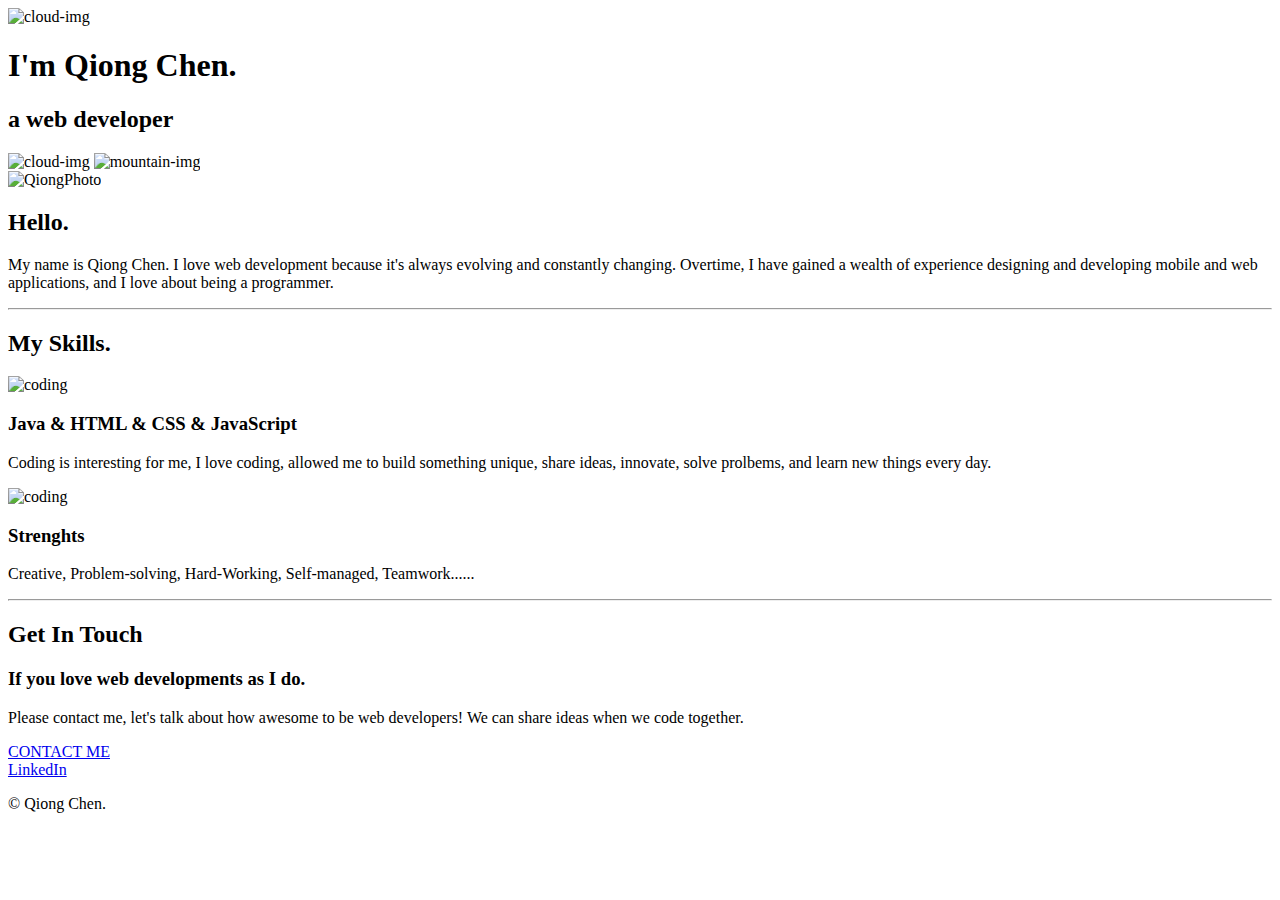
==== idex.html @ 4d929474 "add new a project" ====
<!DOCTYPE html>
<html>
    <head lang = "en">
        <meta charset = "UTF-8">
        <title>Qiong Chen</title>
        <link rel = "stylesheet" href = "css/styles.css">
        <link rel = "icon" href = "favicon.ico">
        <link rel="preconnect" href="https://fonts.googleapis.com">
        <link rel="preconnect" href="https://fonts.gstatic.com" crossorigin>
        <link href="https://fonts.googleapis.com/css2?family=Merriweather&family=Montserrat&family=Sacramento&display=swap" rel="stylesheet">
    </head>
    <body>
        <div class="topContainer">
            <img class = "top-cloud" src="images/cloud.png" alt = "cloud-img">
            <h1>I'm Qiong Chen.</h1>
            <h2>a web developer</h2>
            <img class = "bottom-cloud" src="images/cloud.png" alt = "cloud-img">
            <img src="images/mountain.png" alt = "mountain-img"
                width="600px";
                height=auto;>   
        </div>
        
        <div class="middle-container">
            <div class="profile">
              <img class = "qiongPhoto" src="images/QiongChen.png" alt="QiongPhoto">
              <h2>Hello.</h2>
              <p class="intro">My name is Qiong Chen. I love web development because it's always evolving and constantly changing. Overtime, I have gained a wealth of experience designing and developing mobile and web applications, and I love about being a programmer. </p>
            </div>
            <hr>
            <div class="skills">
              <h2>My Skills.</h2>
              <div class="skill-row">
                <img class="coding-img" src="images/giphy.gif" alt="coding">
                <h3>Java & HTML & CSS & JavaScript</h3>
                <p class="code-skill-description">Coding is interesting for me, I love coding, allowed me to build something unique, share ideas, innovate, solve prolbems, and learn new things every day. </p>
              </div>
              <div class="skill-row">
                <img class="strenghts-img" src="images/Strengths.png" alt="coding">
                <h3>Strenghts</h3>
                <p class="strenghts-description">Creative, Problem-solving, Hard-Working, Self-managed, Teamwork......</p>
              </div>
            </div>
            <hr>
            
            <div class="contact-me">
              <h2>Get In Touch</h2>
              <h3>If you love web developments as I do.</h3>
              <p>Please contact me, let's talk about how awesome to be web developers! We can share ideas when we code together.</p>
              <a class="btn" href="QiongContact.html">CONTACT ME</a>
            </div>
          </div>
          
          
          <div class="bottom-container">
            <a class="footer-link" href="https://www.linkedin.com/in/qiongchen/">LinkedIn</a>
            <p>© Qiong Chen.</p>
          </div>
    </body>
</html>
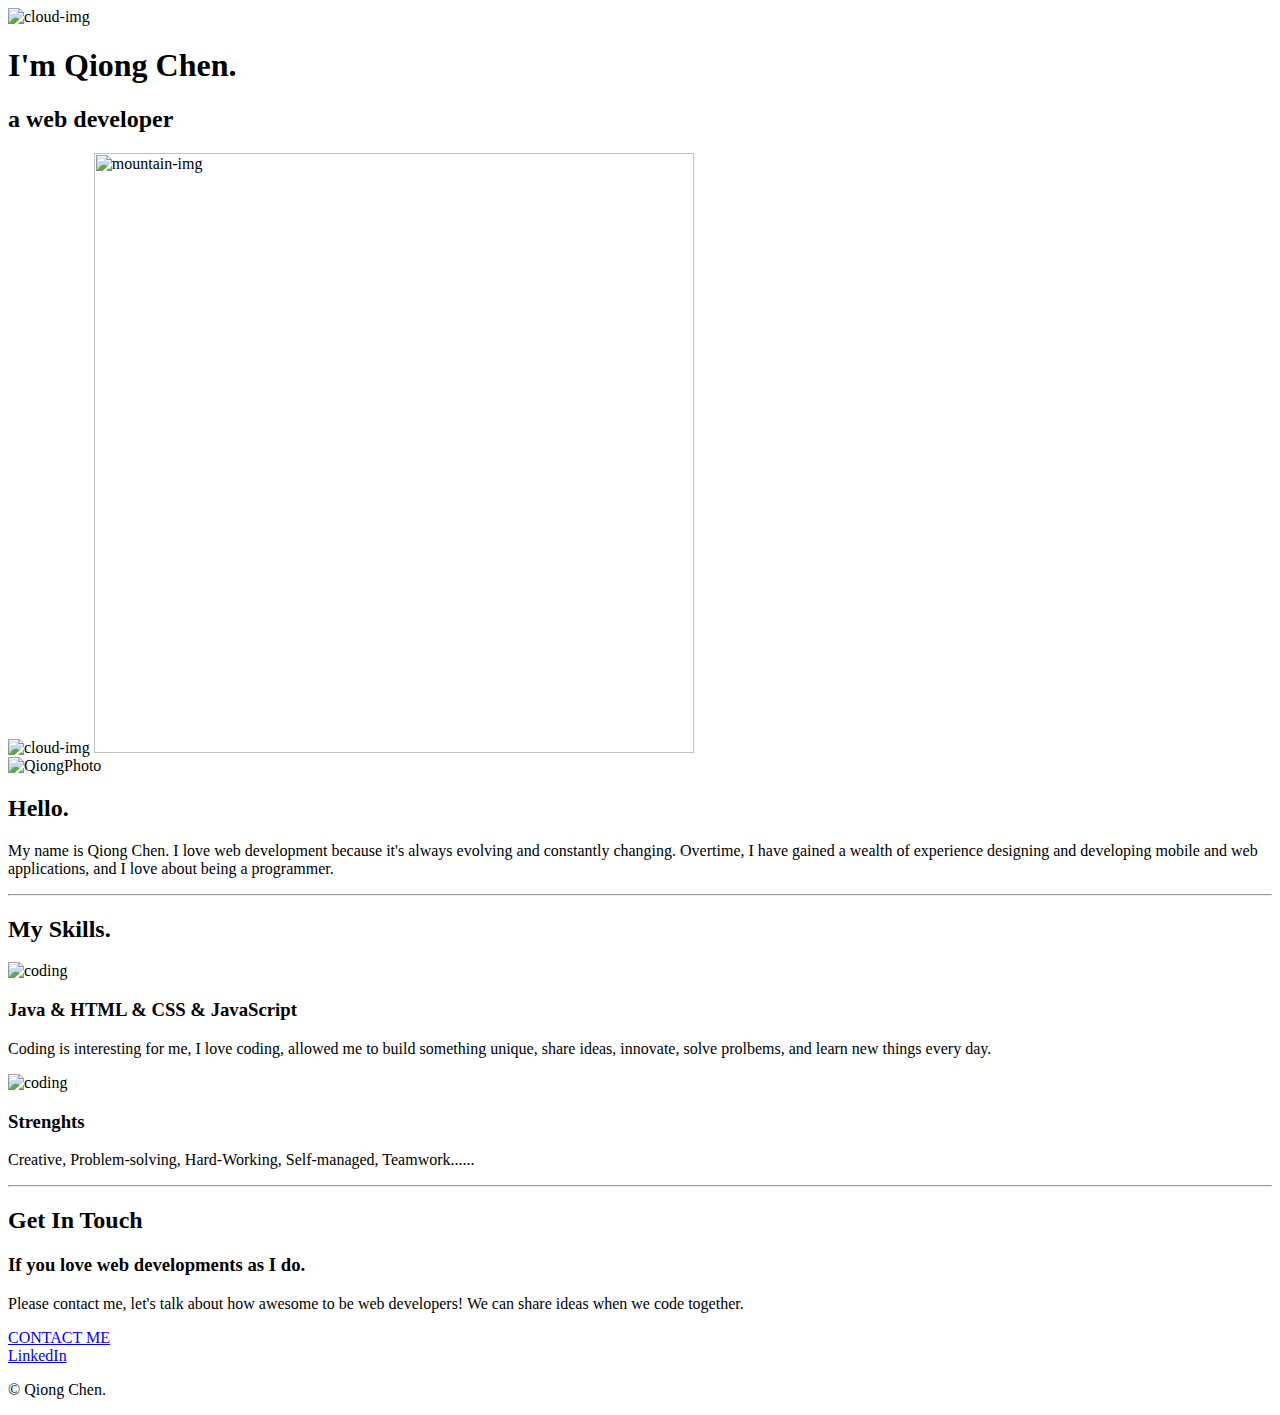
==== commit 05eb9738: "Update idex.html" ====
--- a/idex.html
+++ b/idex.html
@@ -1,4 +1,3 @@
-<!DOCTYPE html>
 <html>
     <head lang = "en">
         <meta charset = "UTF-8">
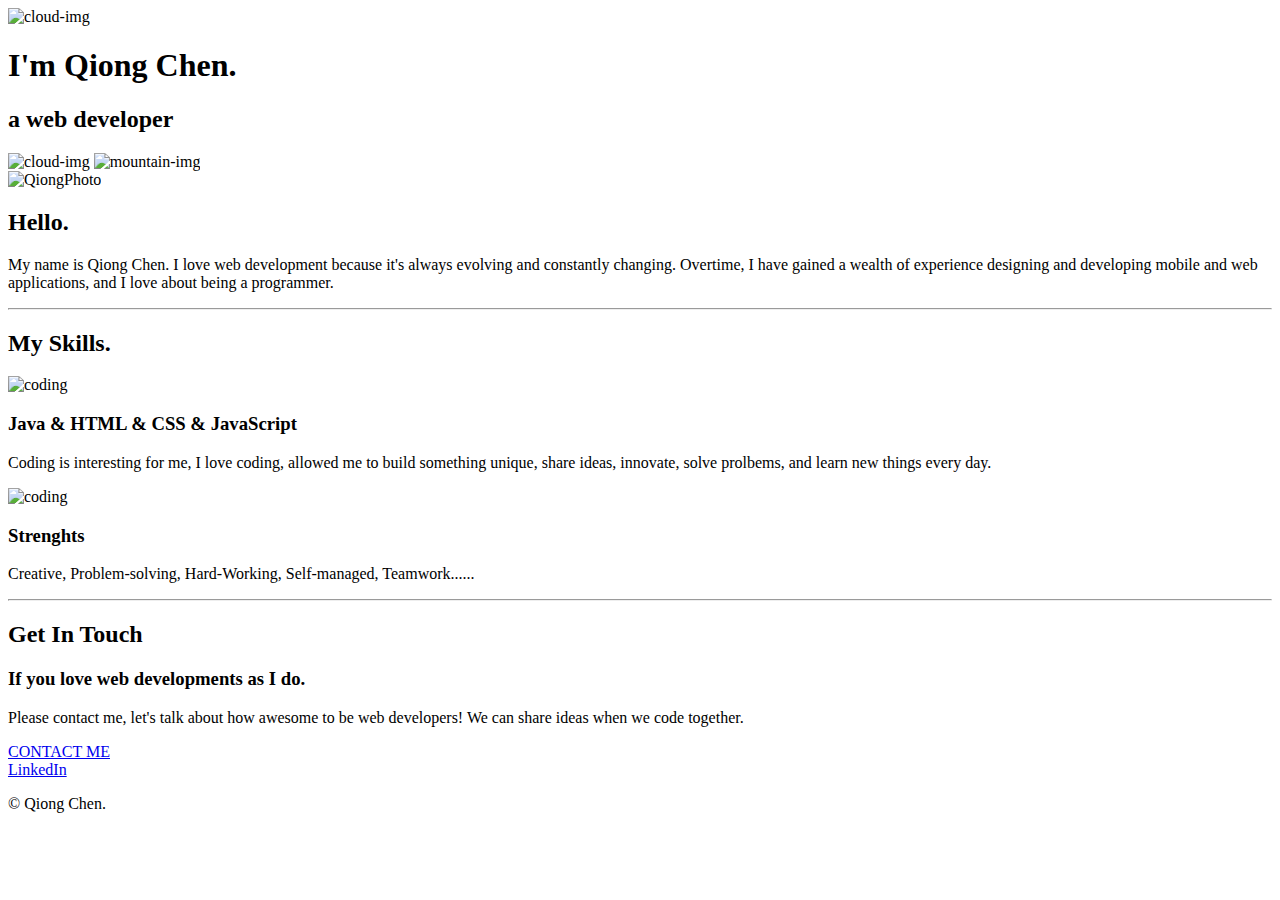
==== commit 68c64131: "Update idex.html" ====
--- a/idex.html
+++ b/idex.html
@@ -1,3 +1,4 @@
+<!DOCTYPE html>
 <html>
     <head lang = "en">
         <meta charset = "UTF-8">
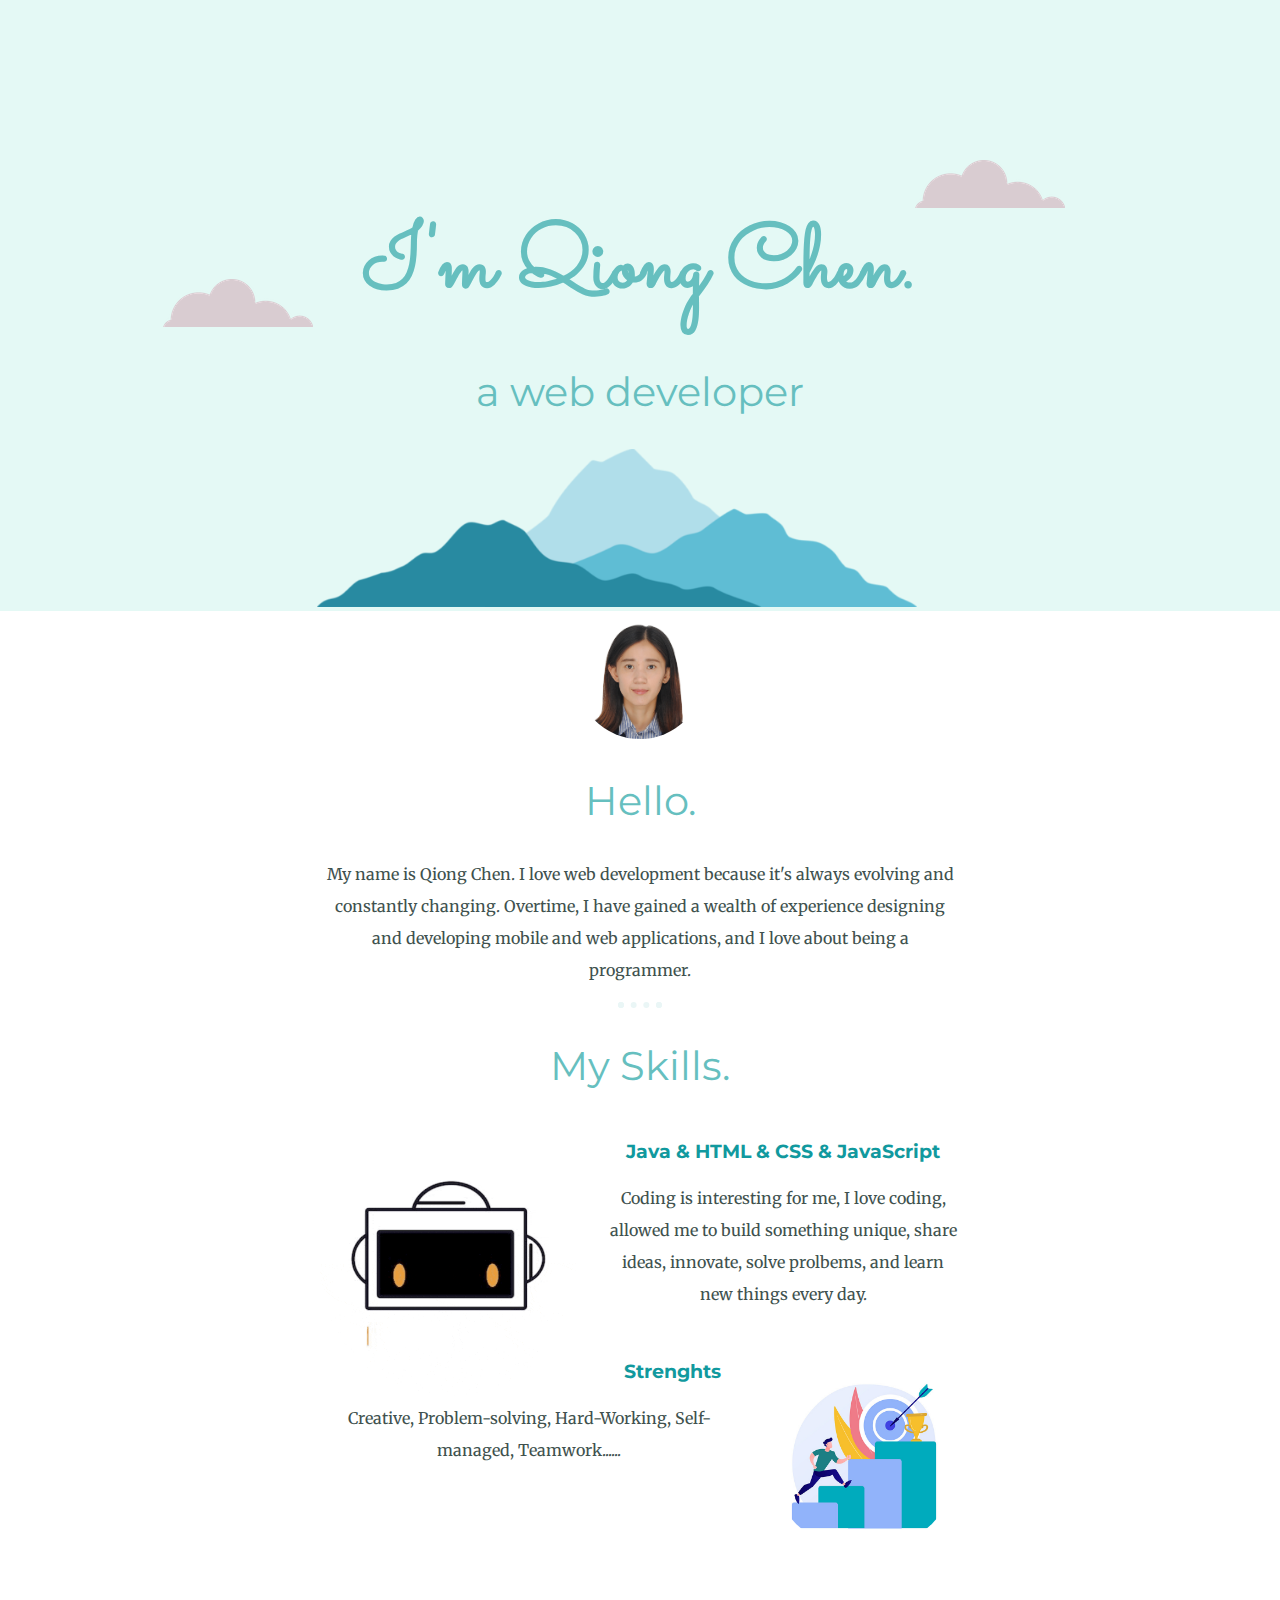
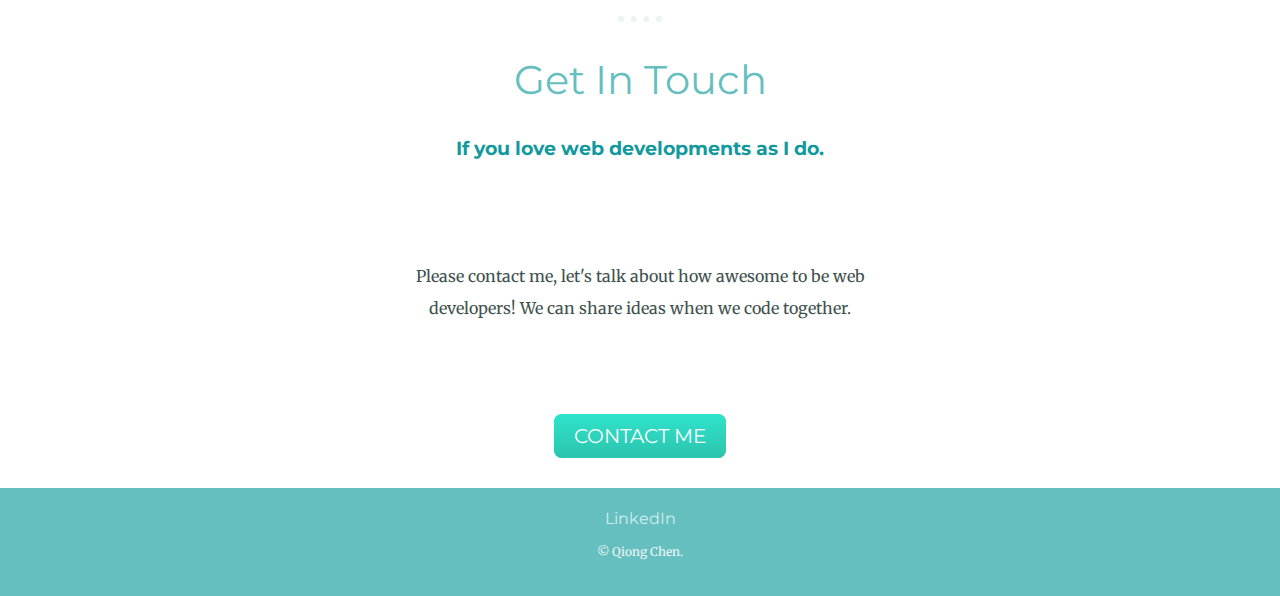
==== commit 09d6fdad: "practice" ====
--- a/idex.html
+++ b/idex.html
@@ -15,7 +15,7 @@
             <h1>I'm Qiong Chen.</h1>
             <h2>a web developer</h2>
             <img class = "bottom-cloud" src="images/cloud.png" alt = "cloud-img">
-            <img src="images/mountain.png" alt = "mountain-img"
+            <img class = "mountain-img" src="images/mountain.png" alt = "mountain-img"
                 width="600px";
                 height=auto;>   
         </div>
@@ -40,20 +40,24 @@
                 <p class="strenghts-description">Creative, Problem-solving, Hard-Working, Self-managed, Teamwork......</p>
               </div>
             </div>
+          </div>
+
+          <div class = "breaker">
             <hr>
-            
-            <div class="contact-me">
-              <h2>Get In Touch</h2>
-              <h3>If you love web developments as I do.</h3>
-              <p>Please contact me, let's talk about how awesome to be web developers! We can share ideas when we code together.</p>
-              <a class="btn" href="QiongContact.html">CONTACT ME</a>
-            </div>
           </div>
-          
-          
+    
+          <div class="contact-me">
+            <h2>Get In Touch</h2>
+            <h3>If you love web developments as I do.</h3>
+            <p class="contactmeDescription">Please contact me, let's talk about how awesome to be web developers! We can share ideas when we code together.</p>
+            <a class="btn" href="QiongContact.html"><botton>CONTACT ME</botton></a>
+          </div>
+          <br>
+          <br>
           <div class="bottom-container">
             <a class="footer-link" href="https://www.linkedin.com/in/qiongchen/">LinkedIn</a>
-            <p>© Qiong Chen.</p>
+            <p class="copyright">© Qiong Chen.</p>
           </div>
+
     </body>
 </html>
--- a/css/styles.css
+++ b/css/styles.css
@@ -0,0 +1,167 @@
+body{
+    color:#40514E;
+    margin:0;
+    text-align: center;
+    font-family: 'Merriweather', serif;
+}
+
+.web{
+    text-underline-position: under;
+}
+
+h1{
+    color:#66BFBF;
+    margin:50px auto 0 auto;
+    font-family: 'Sacramento', cursive;
+    font-size:  5.625rem; 
+}
+
+h2{
+    font-family: 'Montserrat', sans-serif;
+    font-size: 2.5rem;
+    color:#66BFBF;
+    font-weight: normal;
+}
+
+h3{
+    font-family: 'Montserrat', sans-serif;
+    color:#11999E;
+}
+
+hr{
+    border:dotted #EAF6F6 6px;
+    border-bottom:none;
+    width:2.5%;
+    margin:auto;
+}
+
+p{
+    line-height: 2; 
+}
+
+a{
+    color:#ceeeee;
+    font-family: 'Montserrat', sans-serif;
+    margin:10px 20px;
+    text-decoration: none;
+
+}
+
+a:hover{
+    color: #EAF6F6;
+}
+
+.topContainer{
+    background-color: #E4F9F5;
+    position:relative;
+    padding-top: 100px;
+}
+
+.middleContainer{
+    
+}
+
+
+.bottom-container{
+    background-color: #66BFBF; 
+    padding:20px 0 20px;
+}
+    
+
+.top-cloud{
+    position: relative;
+    left:350px;
+    top:60px;
+}
+
+.bottom-cloud{
+    position: relative;
+    right:100px;
+    bottom:280px;
+   
+
+}
+
+.qiongPhoto{
+    object-fit:cover;
+    border-radius: 50%;
+    width:10%;
+}
+
+.mountain-img{
+    position:relative;
+    right:100px;
+}
+.coding-img{
+    border-radius: 50%;
+    width:40%;
+    float: left;
+    margin-right:30px;
+}
+.strenghts-img{
+    border-radius: 50%;
+    width:30%;
+    float:right;
+    margin-left:30px;
+}
+
+.skill-row{
+    width:50%;
+    margin:50px auto 50px auto;   
+}
+
+.profile{
+    width:50%;
+    margin:auto; 
+}
+
+.qiongPhoto{
+    width: 8rem;
+    height:auto;
+}
+
+.contactmeDescription{
+    width:40%;
+    margin:100px auto 100px;
+}
+
+.breaker{
+    padding-top:100px;
+
+}
+
+
+
+.btn {
+    background: #30e3cb;
+    background-image: -webkit-linear-gradient(top, #30e3cb, #2bc4ad);
+    background-image: -moz-linear-gradient(top, #30e3cb, #2bc4ad);
+    background-image: -ms-linear-gradient(top, #30e3cb, #2bc4ad);
+    background-image: -o-linear-gradient(top, #30e3cb, #2bc4ad);
+    background-image: linear-gradient(to bottom, #30e3cb, #2bc4ad);
+    -webkit-border-radius: 8;
+    -moz-border-radius: 8;
+    border-radius: 8px;
+    font-family: 'Montserrat', sans-serif;
+    color: #ffffff;
+    font-size: 20px;
+    padding: 10px 20px 10px 20px;
+    text-decoration: none;
+  }
+  
+  .btn:hover {
+    background: #29d9f0;
+    background-image: -webkit-linear-gradient(top, #3cb0fd, #3498db);
+    background-image: -moz-linear-gradient(top, #3cb0fd, #3498db);
+    background-image: -ms-linear-gradient(top, #3cb0fd, #3498db);
+    background-image: -o-linear-gradient(top, #3cb0fd, #3498db);
+    background-image: linear-gradient(to bottom, #3cb0fd, #3498db);
+    text-decoration: none;
+  }
+
+
+.copyright{
+    /*color:white;*/
+    color:#EAF6F6;
+    font-size:0.75rem;
+}
